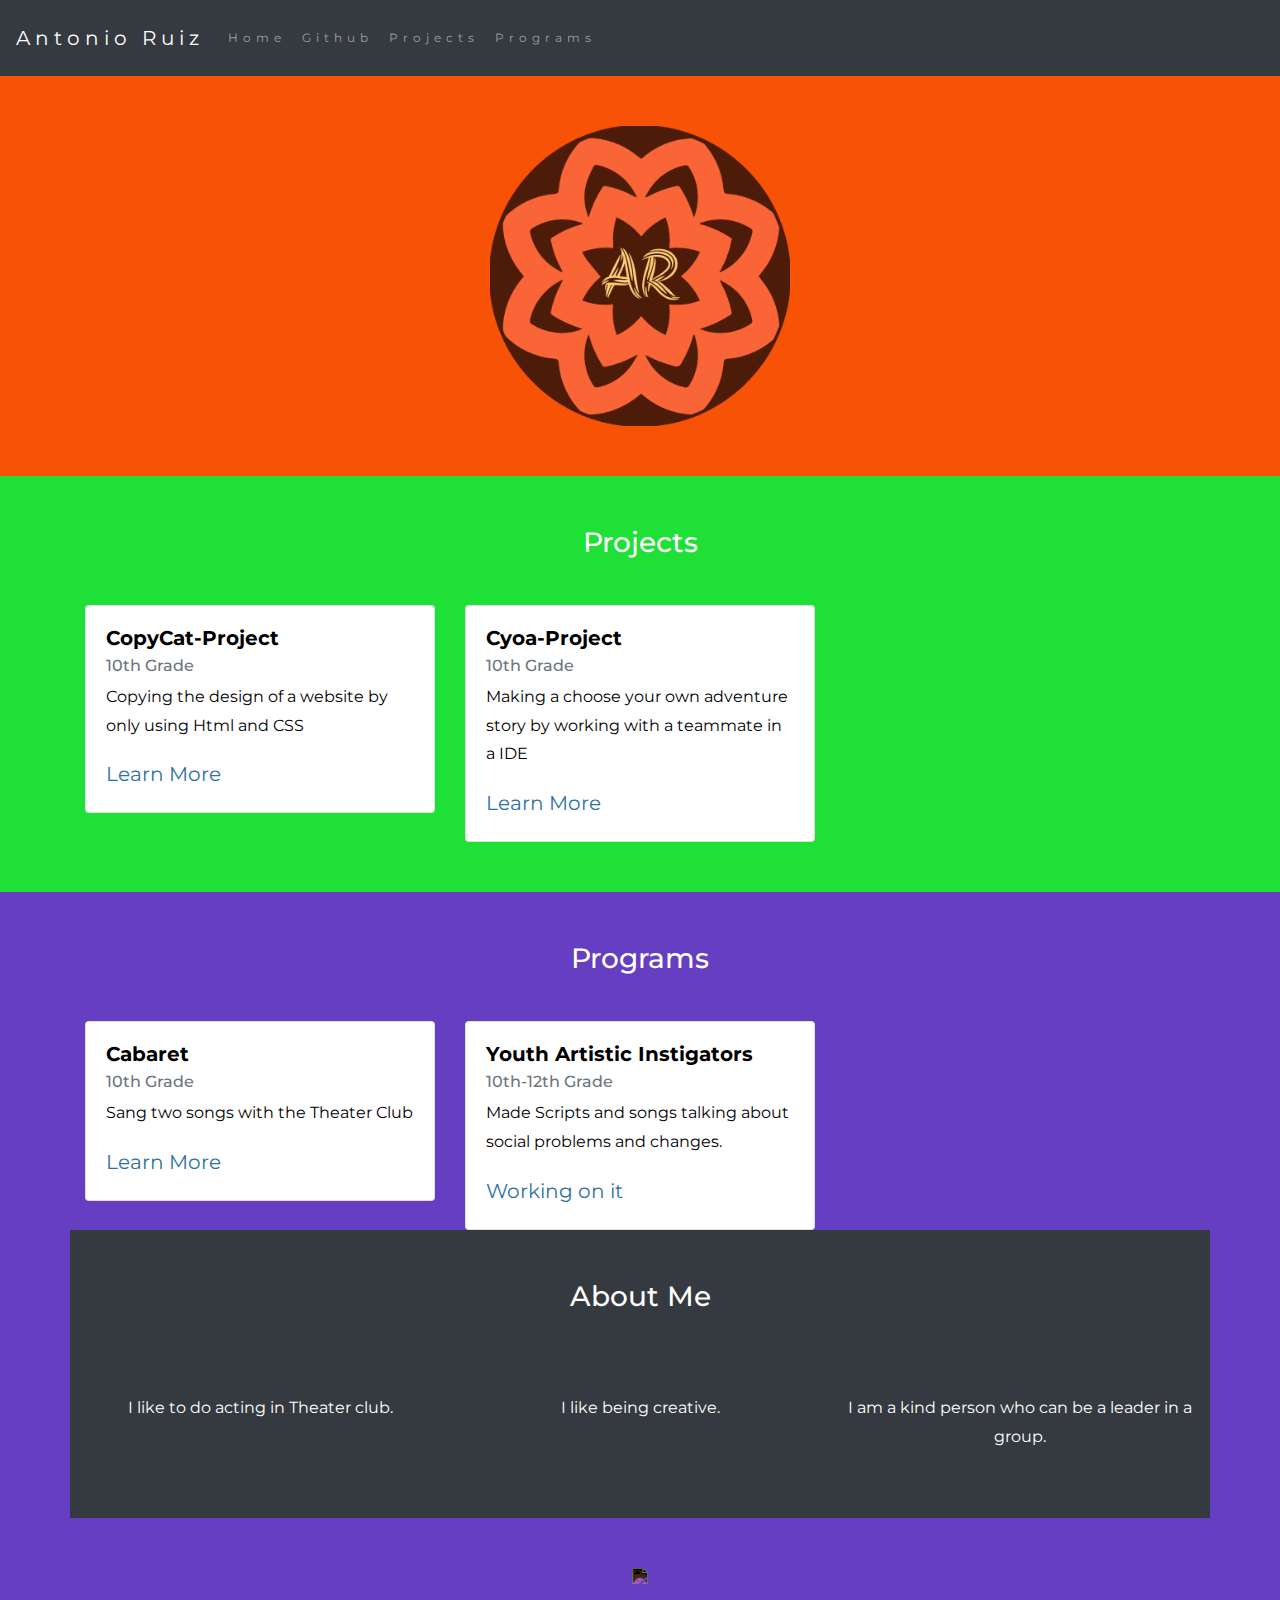
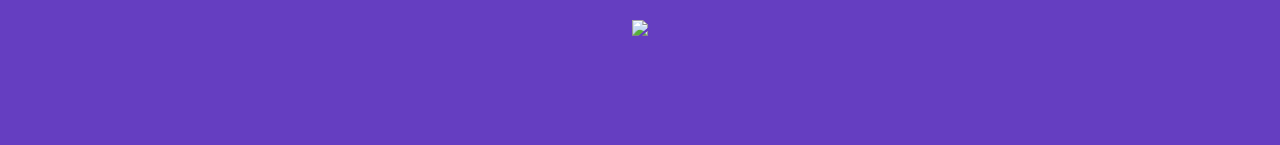
==== index.html @ 0568e4e6 "debugging" ====
<!DOCTYPE html>
<html lang="en">

<head>
    <title class="owner-name">#</title>
    <meta charset="utf-8">
    <meta name="viewport" content="width=device-width, initial-scale=1">
    <link rel="stylesheet" href="https://stackpath.bootstrapcdn.com/bootstrap/4.3.1/css/bootstrap.min.css">
    <link href="https://fonts.googleapis.com/css?family=Montserrat" rel="stylesheet">
    <link rel="stylesheet" href="style.css" type="text/css">
    <script src="https://code.jquery.com/jquery-3.3.1.slim.min.js"></script>
    <script src="https://cdnjs.cloudflare.com/ajax/libs/popper.js/1.14.7/umd/popper.min.js"></script>
    <script src="https://stackpath.bootstrapcdn.com/bootstrap/4.3.1/js/bootstrap.min.js"></script>

</head>

<body>

    <!-- Navbar -->

    <nav class="navbar navbar-expand-lg navbar-dark bg-dark">
        <a class="navbar-brand owner-name" href="#"></a>
        <button class="navbar-toggler" type="button" data-toggle="collapse" data-target="#navbarSupportedContent" aria-controls="navbarSupportedContent" aria-expanded="false" aria-label="Toggle navigation">
            <span class="navbar-toggler-icon"></span>
        </button>

        <div class="collapse navbar-collapse" id="navbarSupportedContent">
            <ul class="navbar-nav mr-auto">
                <li class="nav-item">
                    <a class="nav-link" href="index.html">Home</a>
                </li>
                <li class="nav-item">
                    <a class="nav-link" href="#" id="github" target="_blank">Github</a>
                </li>
                <li class="nav-item">
                    <a class="nav-link" href="#projects">Projects</a>
                </li>
                 </li>
                <li class="nav-item">
                    <a class="nav-link" href="#programs">Programs</a>
                </li>
            </ul>
        </div>
    </nav>

    <!-- First Container -->
    <div class="container-fluid bg-1 text-center">
        <!--<h1 class="margin">Name</h1>-->
        <img src="img/logo.png" class="img-fluid" alt="Logo" id="logo">
    </div>

    <!-- Second Container -->
    <div class="container-fluid bg-2 text-center" id="projects">
        <h3 class="margin">Projects</h3>
        <div class="container">
            <div class="row">
                
                <div class="col-sm-4">
                    <div class="card">
                        <div class="card-body">
                            <h5 class="card-title">CopyCat-Project</h5>
                            <h6 class="card-subtitle mb-2 text-muted">10th Grade</h6>
                            <p class="card-text">Copying the design of a website by only using Html and CSS</p>
                            <a href="projects/copycat-project.html" class="card-link">Learn More</a>
                        </div>
                    </div>
                </div>
                 <div class="col-sm-4">
                    <div class="card">
                        <div class="card-body">
                            <h5 class="card-title">Cyoa-Project</h5>
                            <h6 class="card-subtitle mb-2 text-muted">10th Grade</h6>
                            <p class="card-text">Making a choose your own adventure story by working with a teammate in a IDE</p>
                            <a href="projects/cyoa-project.html" class="card-link">Learn More</a>
                        </div>
                    </div>
                </div>
            </div>
        </div>
        </a>
    </div>
    
    <!-- Third Container -->
                 <div class="container-fluid bg-3 text-center" id="programs">
        <h3 class="margin">Programs</h3>
        <div class="container">
            <div class="row">
                <div class="col-sm-4">
                    <div class="card">
                        <div class="card-body">
                            <h5 class="card-title">Cabaret</h5>
                            <h6 class="card-subtitle mb-2 text-muted">10th Grade</h6>
                            <p class="card-text">Sang two songs with the Theater Club</p>
                            <a href="programs/cabaret.html" class="card-link">Learn More</a>
                        </div>
                    </div>
                </div>
                <div class="col-sm-4">
                    <div class="card">
                        <div class="card-body">
                            <h5 class="card-title">Youth Artistic Instigators</h5>
                            <h6 class="card-subtitle mb-2 text-muted">10th-12th Grade</h6>
                            <p class="card-text">Made Scripts and songs talking about social problems and changes.</p></p>
                            <a href="programs/youth.html" class="card-link">Working on it</a>
                        </div>
                    </div>
                </div>
                <!--
                <div class="col-sm-4">
                    <div class="card">
                        <div class="card-body">
                            <h5 class="card-title">Project Name</h5>
                            <h6 class="card-subtitle mb-2 text-muted">10th Grade</h6>
                            <p class="card-text">A brief explanation of the project.</p>
                            <a href="#" class="card-link">Learn More</a>
                        </div>
                    </div>
                </div>
                -->

    <!-- Fourth Container (Grid) -->
    <div class="container-fluid bg-4 text-center">
        <h3 class="margin">About Me</h3><br>
        <div class="row">
            <div class="col-sm-4">
                <p>I like to do acting in Theater club.</p>
            </div>
            <div class="col-sm-4">
                <p>I like being creative.</p>
            </div>
            <div class="col-sm-4">
                <p>I am a kind person who can be a leader in a group.</p>
            </div>
        </div>
    </div>

    <!-- Footer -->
    <footer class="container-fluid bg-5 text-center">
        <a href="#" target="_blank" id="fork"><img src="img/fork.png"></a><br>
        <a href="https://hstatsep.github.io" target="_blank"><img src="https://hstatsep.github.io/img/hstatsep-logo-small.png" id="sep"></a>
    </footer>


    <script src="script.js"></script>
</body>

</html>
---- style.css ----
html, body {
    height: 100%;
}

body {
    font: 20px Montserrat, sans-serif;
    line-height: 1.8;
    color: #f5f6f7;
}

p {
    font-size: 16px;
}

a {
    color: #2e72a1;
}

#logo, .project-img {
    max-height: 300px;
}

#fork img{
    height: 25px;
    margin-bottom: 25px;
    filter: invert(1);
}

#sep {
    height: 75px;
}

.margin {
    margin-bottom: 45px;
}

.bg-1 {
    background-color: #f85207; /* Orange */
    color: #555555;
}

.bg-2 {
    background-color: #1fe037; /* Green */
    color: #ffffff;
}

.card {
    color: black;
    text-align: left;
}

.card-title {
    font-weight: 700;
}

.bg-3 {
    background-color: #653ec1; /* Purple */
    color: #ffffff;
}

.bg-4 {
    background-color: #343a40; /* Dark Gray */
    color: #fff;
}

.container-fluid {
    padding-top: 50px;
    padding-bottom: 50px;
}

.navbar {
    padding-top: 15px;
    padding-bottom: 15px;
    border: 0;
    border-radius: 0;
    margin-bottom: 0;
    font-size: 12px;
    letter-spacing: 5px;
}

.navbar-nav li a:hover {
    color: #2e72a1 !important;
}
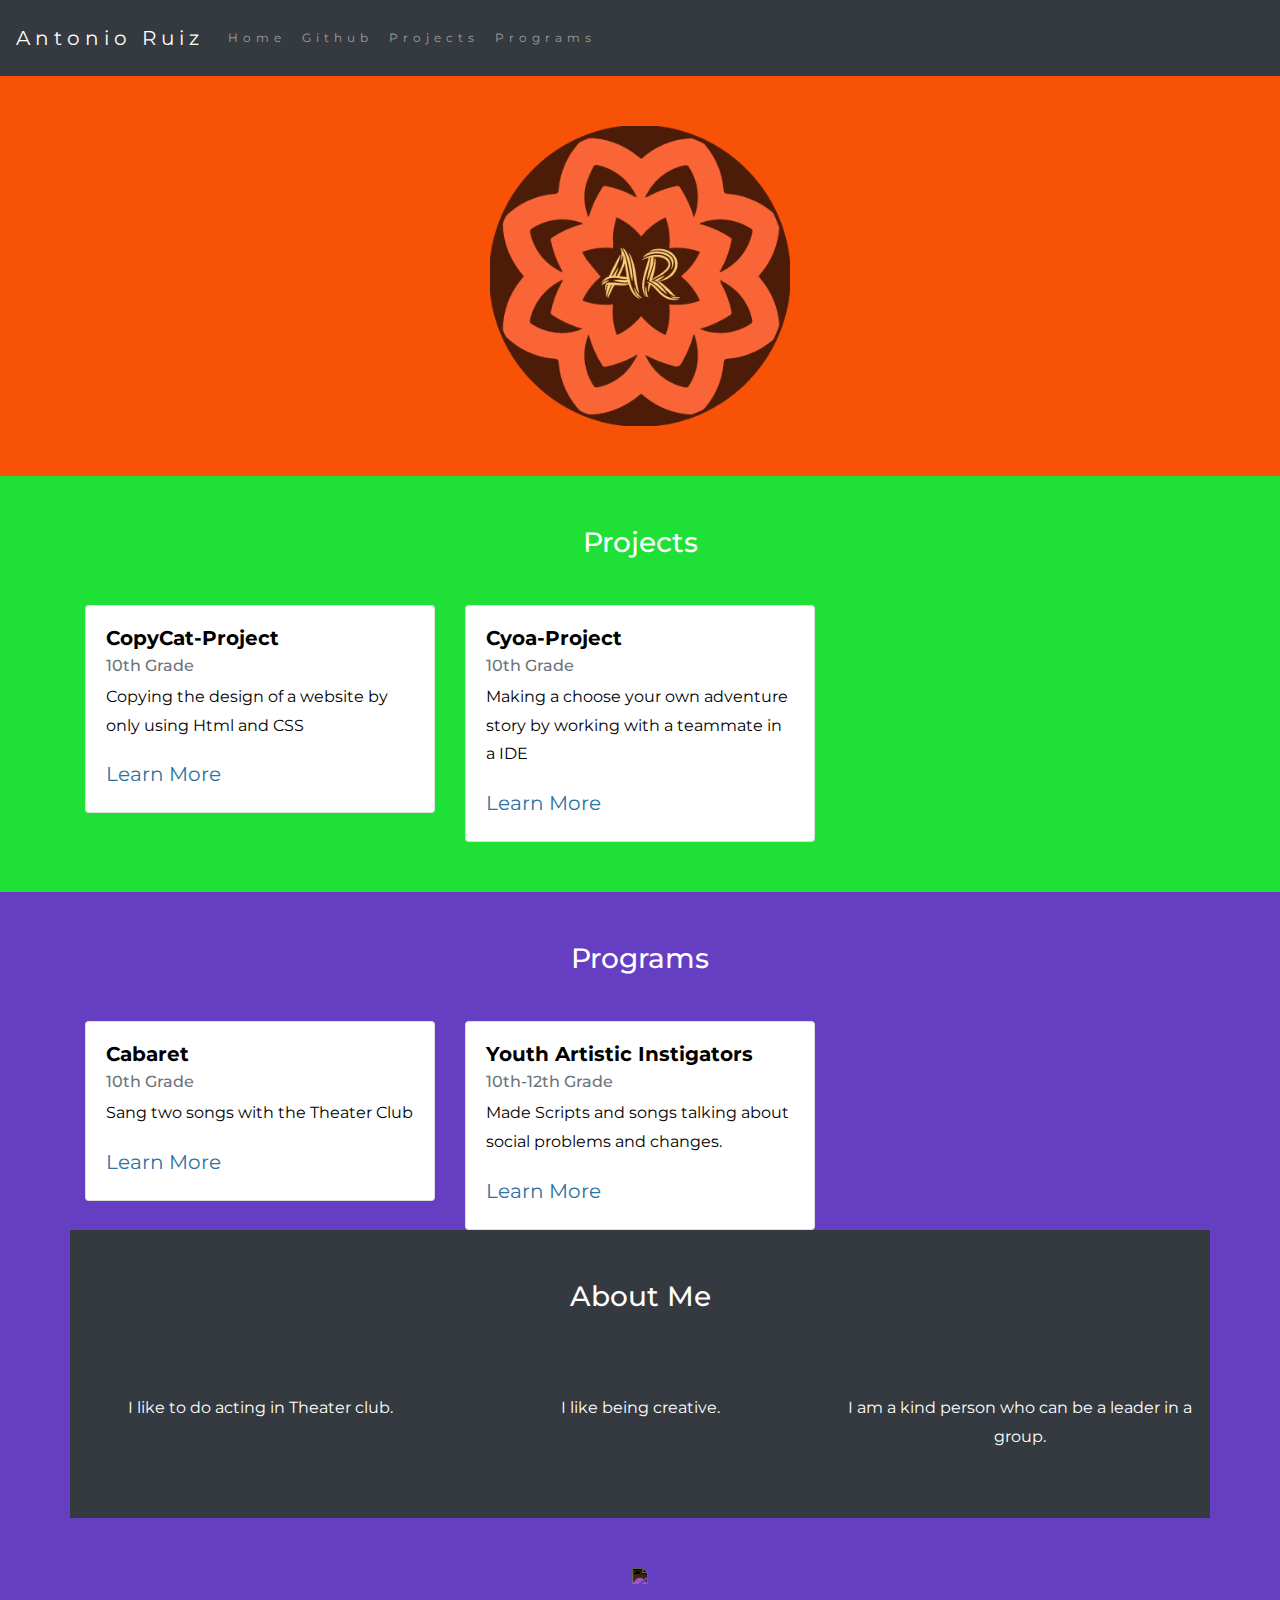
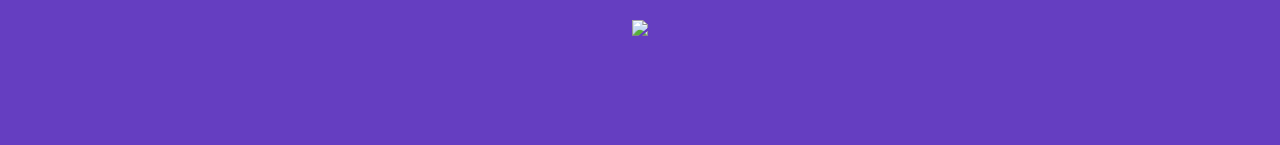
==== commit 72fca7ea: "update repo" ====
--- a/index.html
+++ b/index.html
@@ -101,7 +101,7 @@
                             <h5 class="card-title">Youth Artistic Instigators</h5>
                             <h6 class="card-subtitle mb-2 text-muted">10th-12th Grade</h6>
                             <p class="card-text">Made Scripts and songs talking about social problems and changes.</p></p>
-                            <a href="programs/youth.html" class="card-link">Working on it</a>
+                            <a href="programs/youth.html" class="card-link">Learn More</a>
                         </div>
                     </div>
                 </div>
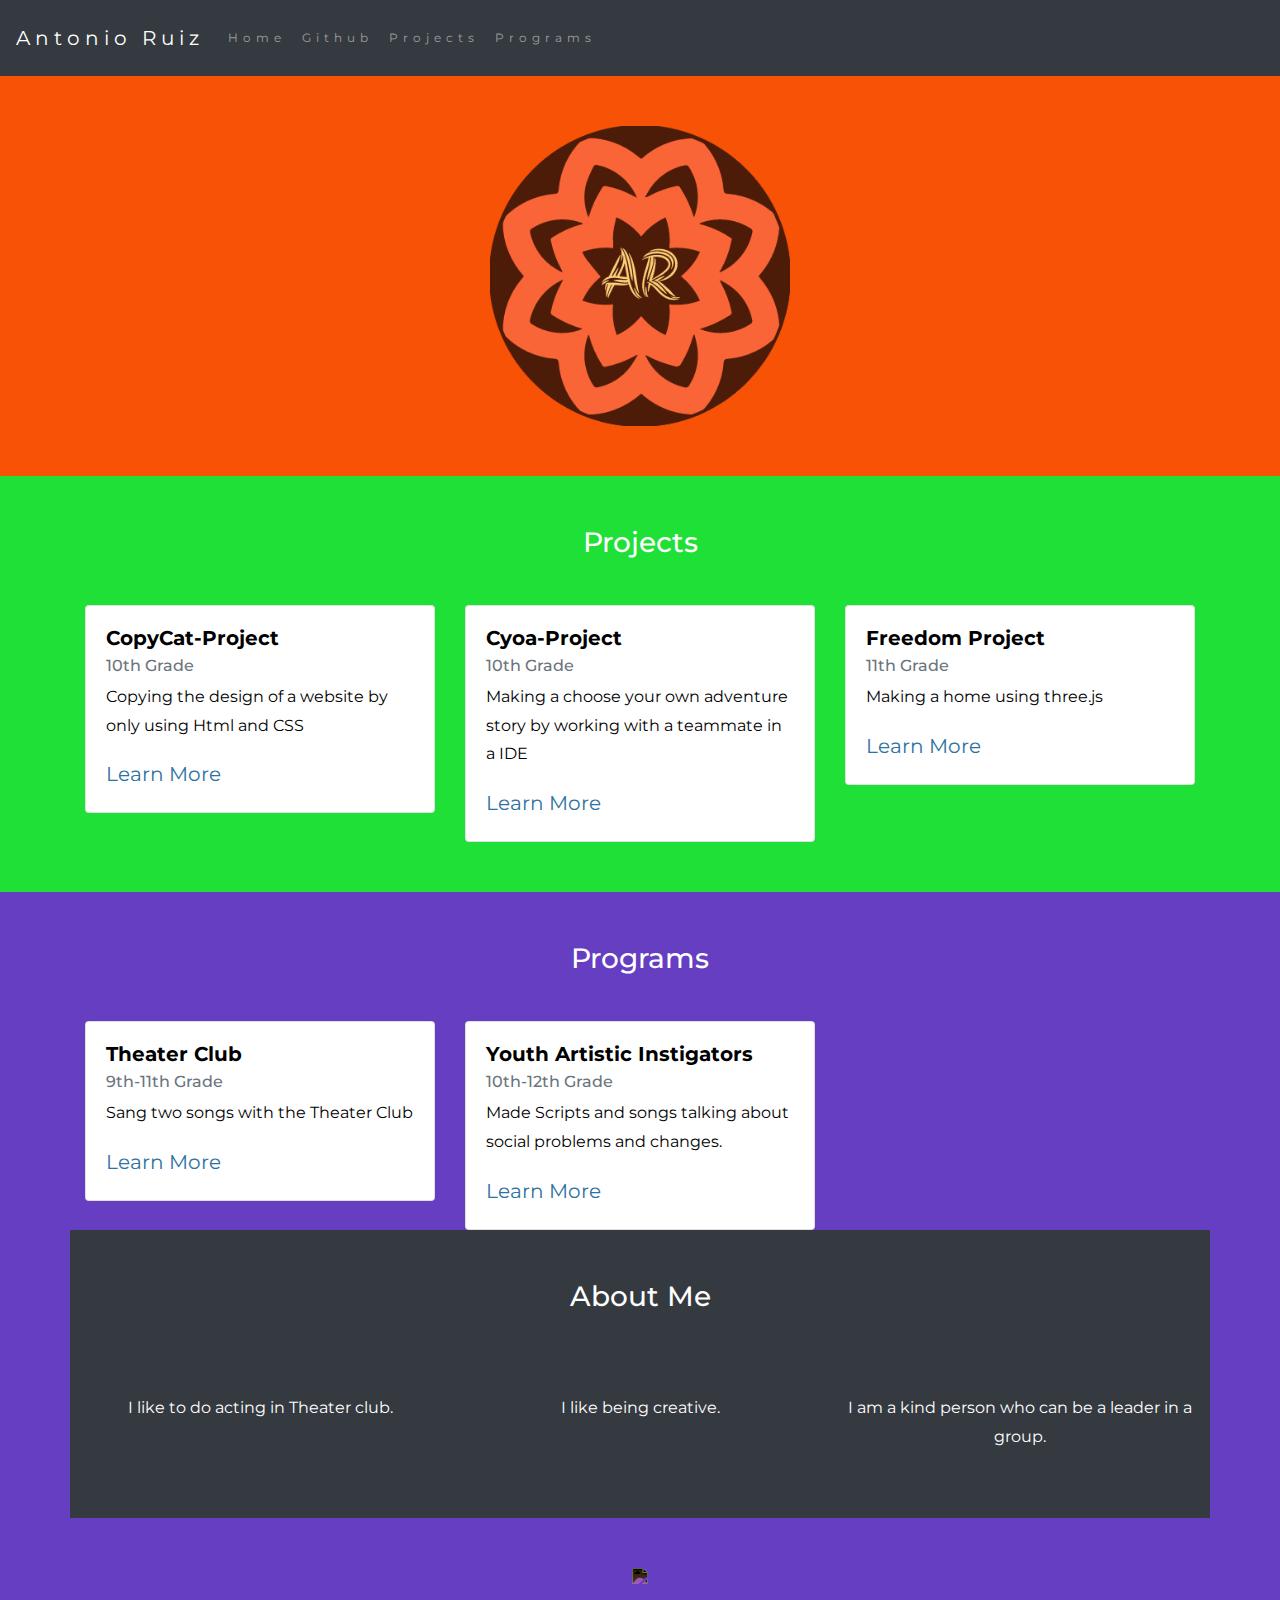
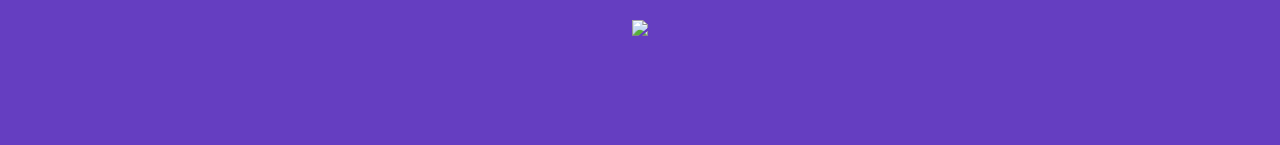
==== commit 8f533a26: "update repo" ====
--- a/index.html
+++ b/index.html
@@ -75,6 +75,16 @@
                         </div>
                     </div>
                 </div>
+                <div class="col-sm-4">
+                    <div class="card">
+                        <div class="card-body">
+                            <h5 class="card-title">Freedom Project</h5>
+                            <h6 class="card-subtitle mb-2 text-muted">11th Grade</h6>
+                            <p class="card-text">Making a home using three.js</p>
+                            <a href="projects/freedom-project.html" class="card-link">Learn More</a>
+                        </div>
+                    </div>
+                </div>
             </div>
         </div>
         </a>
@@ -88,8 +98,8 @@
                 <div class="col-sm-4">
                     <div class="card">
                         <div class="card-body">
-                            <h5 class="card-title">Cabaret</h5>
-                            <h6 class="card-subtitle mb-2 text-muted">10th Grade</h6>
+                            <h5 class="card-title">Theater Club</h5>
+                            <h6 class="card-subtitle mb-2 text-muted">9th-11th Grade</h6>
                             <p class="card-text">Sang two songs with the Theater Club</p>
                             <a href="programs/cabaret.html" class="card-link">Learn More</a>
                         </div>
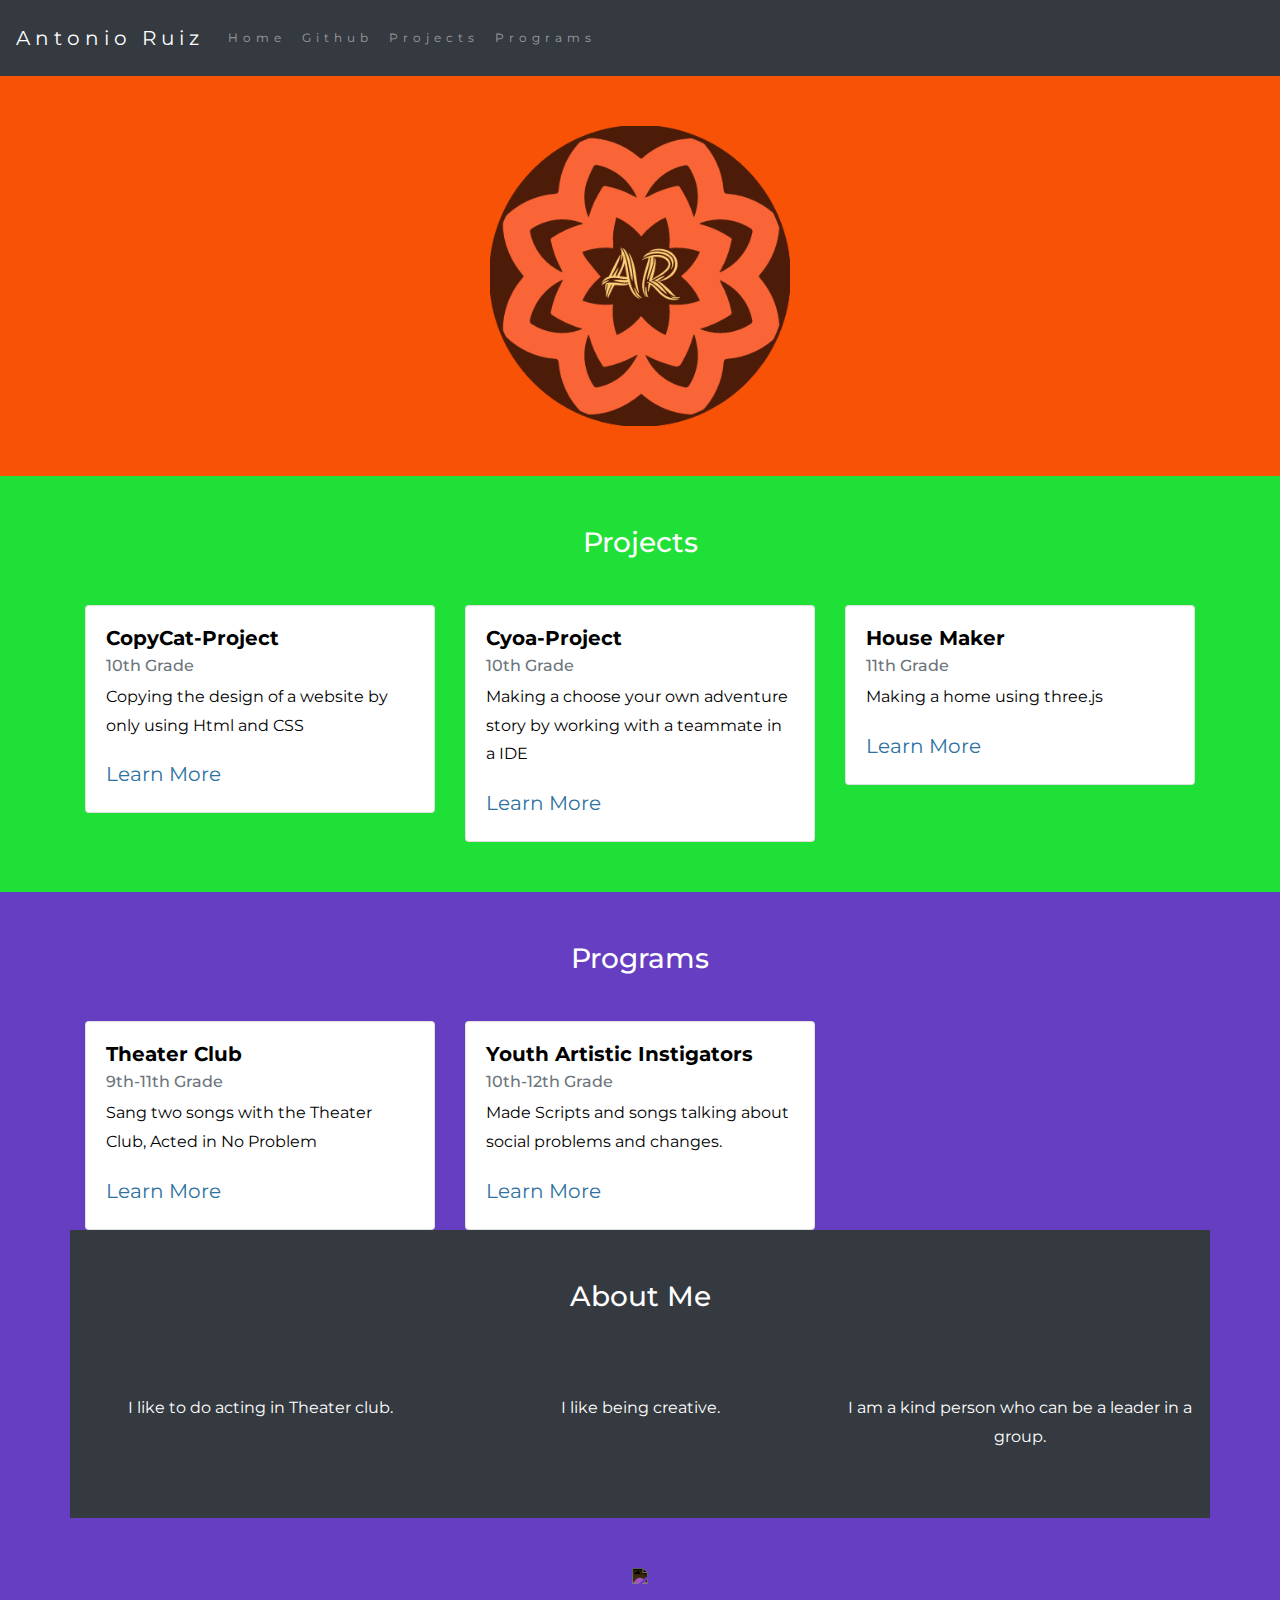
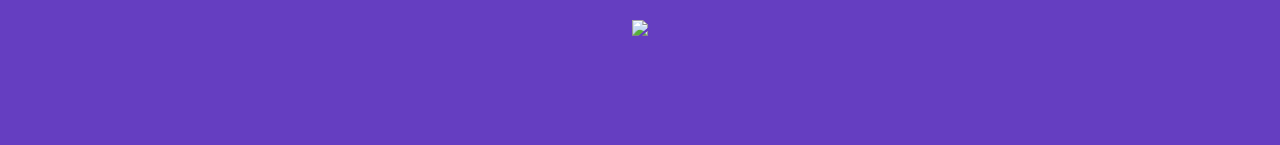
==== commit 89bb4ad3: "update repo" ====
--- a/index.html
+++ b/index.html
@@ -78,10 +78,10 @@
                 <div class="col-sm-4">
                     <div class="card">
                         <div class="card-body">
-                            <h5 class="card-title">Freedom Project</h5>
+                            <h5 class="card-title">House Maker</h5>
                             <h6 class="card-subtitle mb-2 text-muted">11th Grade</h6>
                             <p class="card-text">Making a home using three.js</p>
-                            <a href="projects/freedom-project.html" class="card-link">Learn More</a>
+                            <a href="projects/house-maker.html" class="card-link">Learn More</a>
                         </div>
                     </div>
                 </div>
@@ -100,8 +100,8 @@
                         <div class="card-body">
                             <h5 class="card-title">Theater Club</h5>
                             <h6 class="card-subtitle mb-2 text-muted">9th-11th Grade</h6>
-                            <p class="card-text">Sang two songs with the Theater Club</p>
-                            <a href="programs/cabaret.html" class="card-link">Learn More</a>
+                            <p class="card-text">Sang two songs with the Theater Club, Acted in No Problem</p>
+                            <a href="programs/theater.html" class="card-link">Learn More</a>
                         </div>
                     </div>
                 </div>
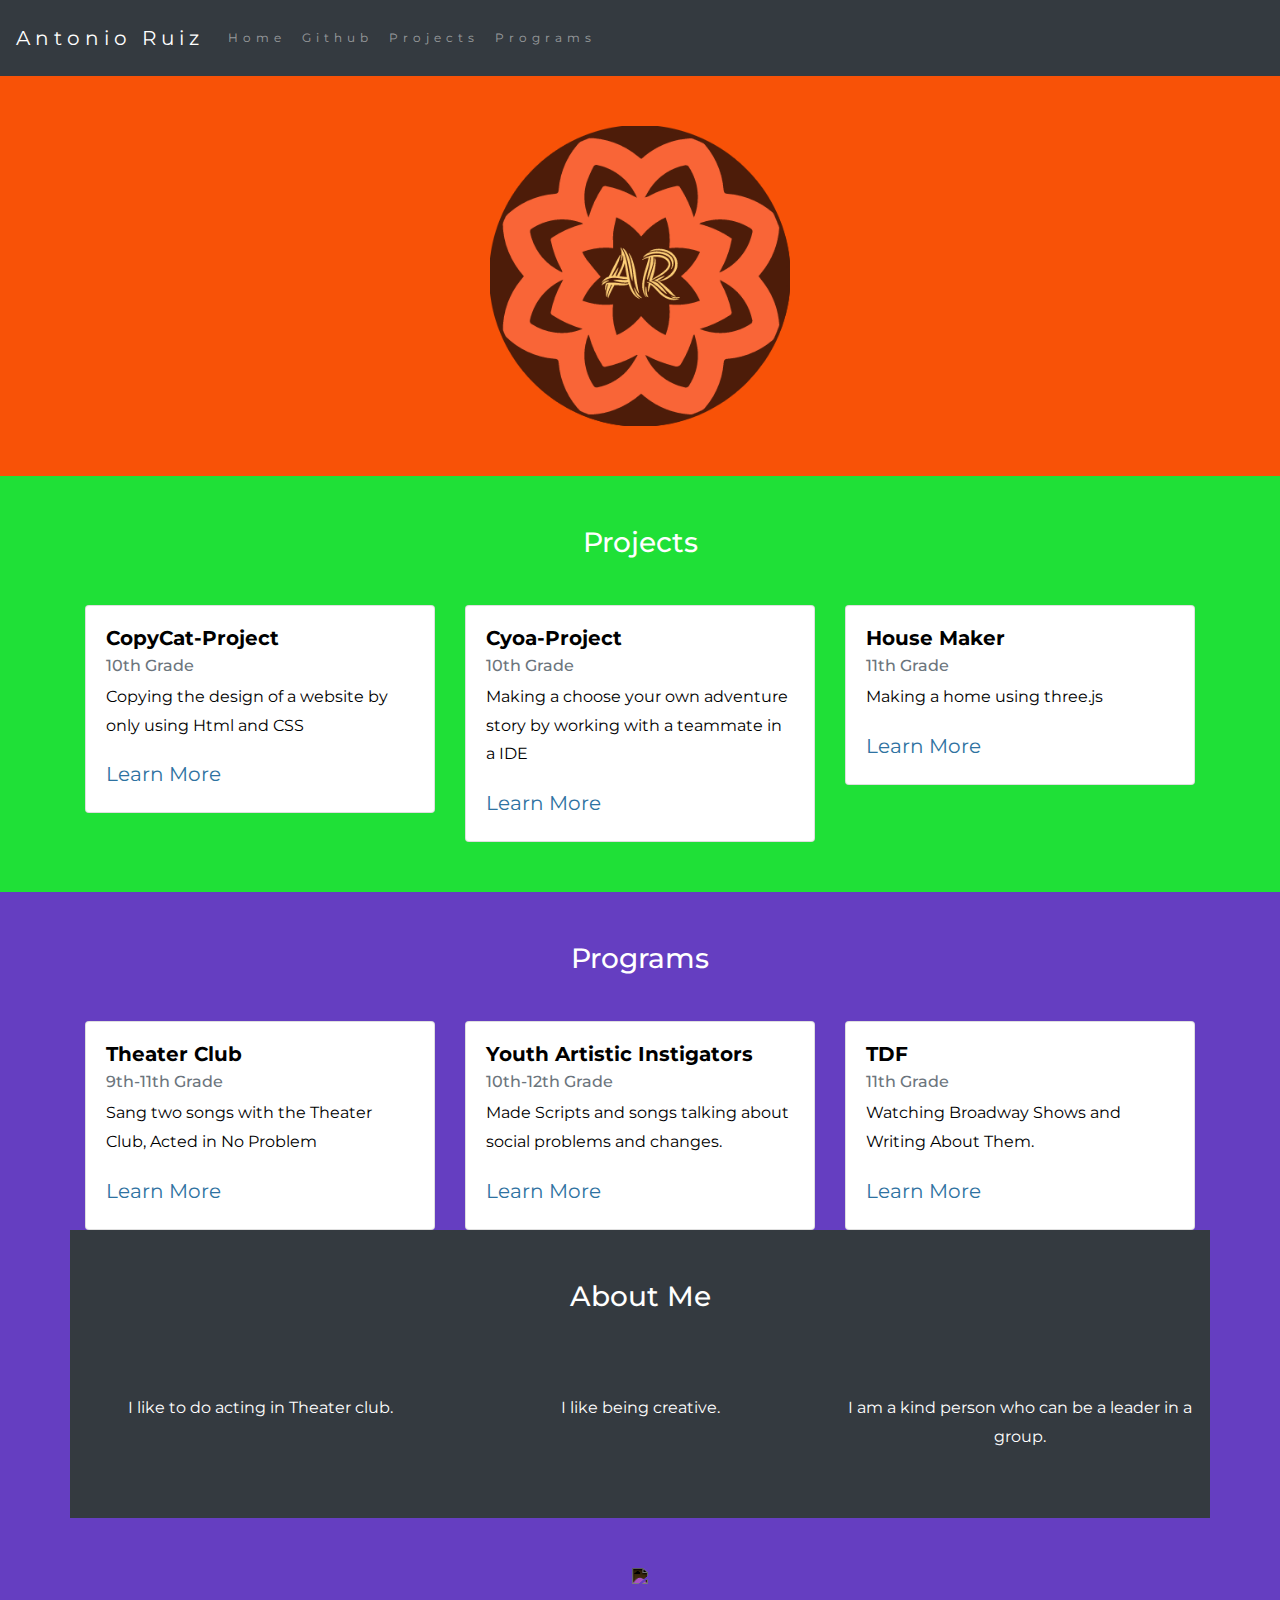
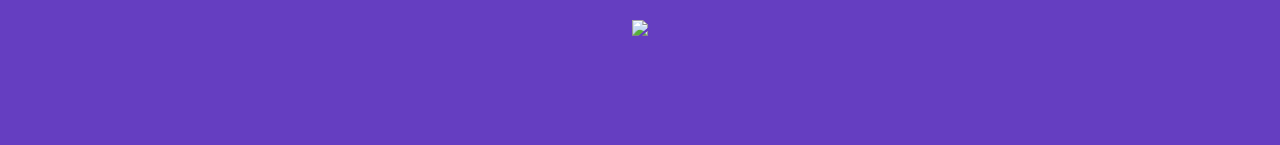
==== commit 853fc754: "update repo" ====
--- a/index.html
+++ b/index.html
@@ -115,6 +115,16 @@
                         </div>
                     </div>
                 </div>
+                <div class="col-sm-4">
+                    <div class="card">
+                        <div class="card-body">
+                            <h5 class="card-title">TDF</h5>
+                            <h6 class="card-subtitle mb-2 text-muted">11th Grade</h6>
+                            <p class="card-text">Watching Broadway Shows and Writing About Them.</p>
+                            <a href="#" class="card-link">Learn More</a>
+                        </div>
+                    </div>
+                </div>
                 <!--
                 <div class="col-sm-4">
                     <div class="card">
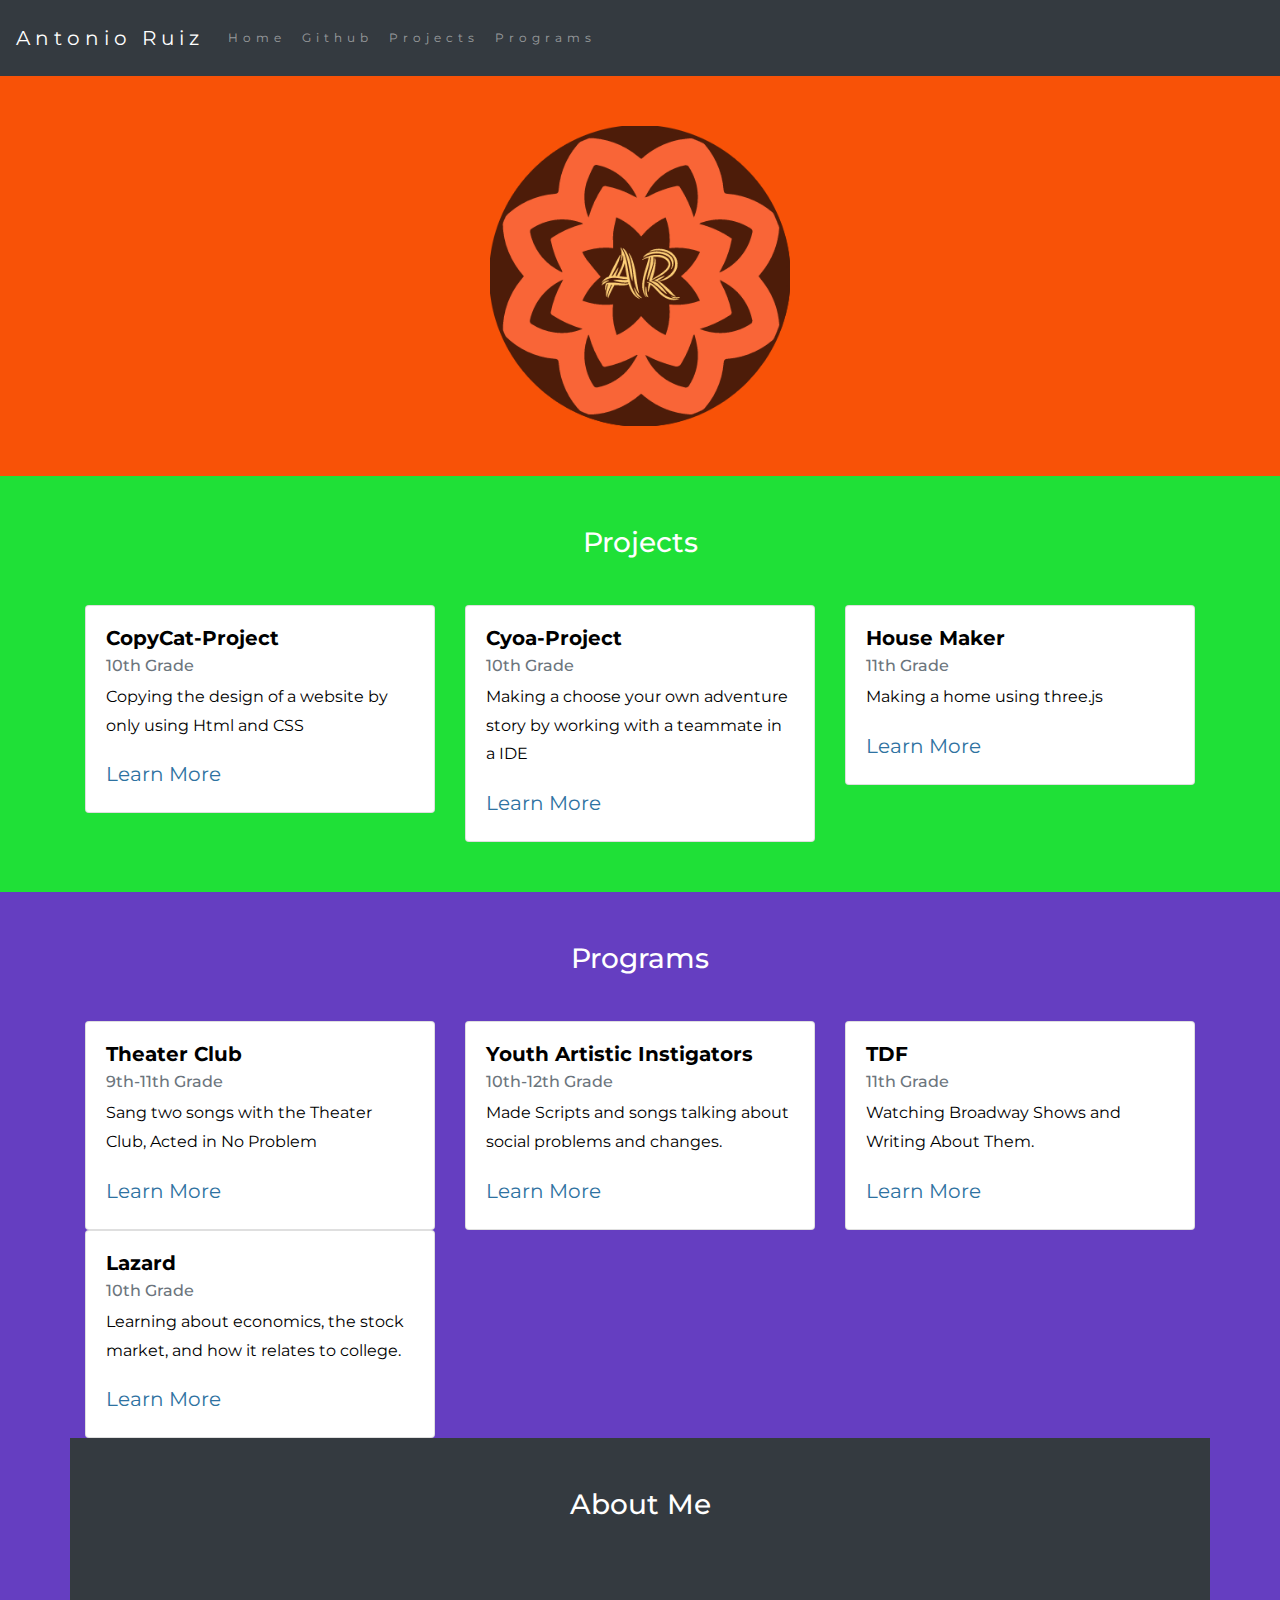
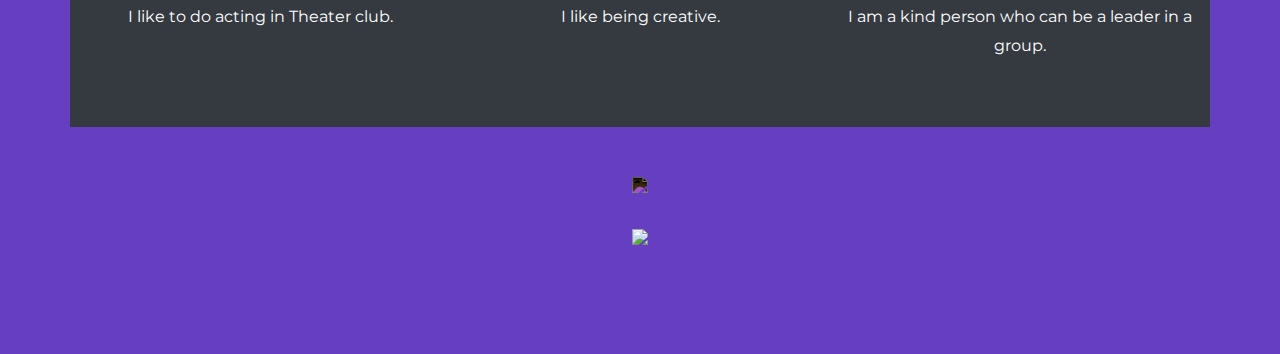
==== commit a0aab8f9: "update repo" ====
--- a/index.html
+++ b/index.html
@@ -121,7 +121,17 @@
                             <h5 class="card-title">TDF</h5>
                             <h6 class="card-subtitle mb-2 text-muted">11th Grade</h6>
                             <p class="card-text">Watching Broadway Shows and Writing About Them.</p>
-                            <a href="#" class="card-link">Learn More</a>
+                            <a href="programs/tdf.html" class="card-link">Learn More</a>
+                        </div>
+                    </div>
+                </div>
+                <div class="col-sm-4">
+                    <div class="card">
+                        <div class="card-body">
+                            <h5 class="card-title">Lazard</h5>
+                            <h6 class="card-subtitle mb-2 text-muted">10th Grade</h6>
+                            <p class="card-text">Learning about economics, the stock market, and how it relates to college.</p>
+                            <a href="programs/lazard.html" class="card-link">Learn More</a>
                         </div>
                     </div>
                 </div>
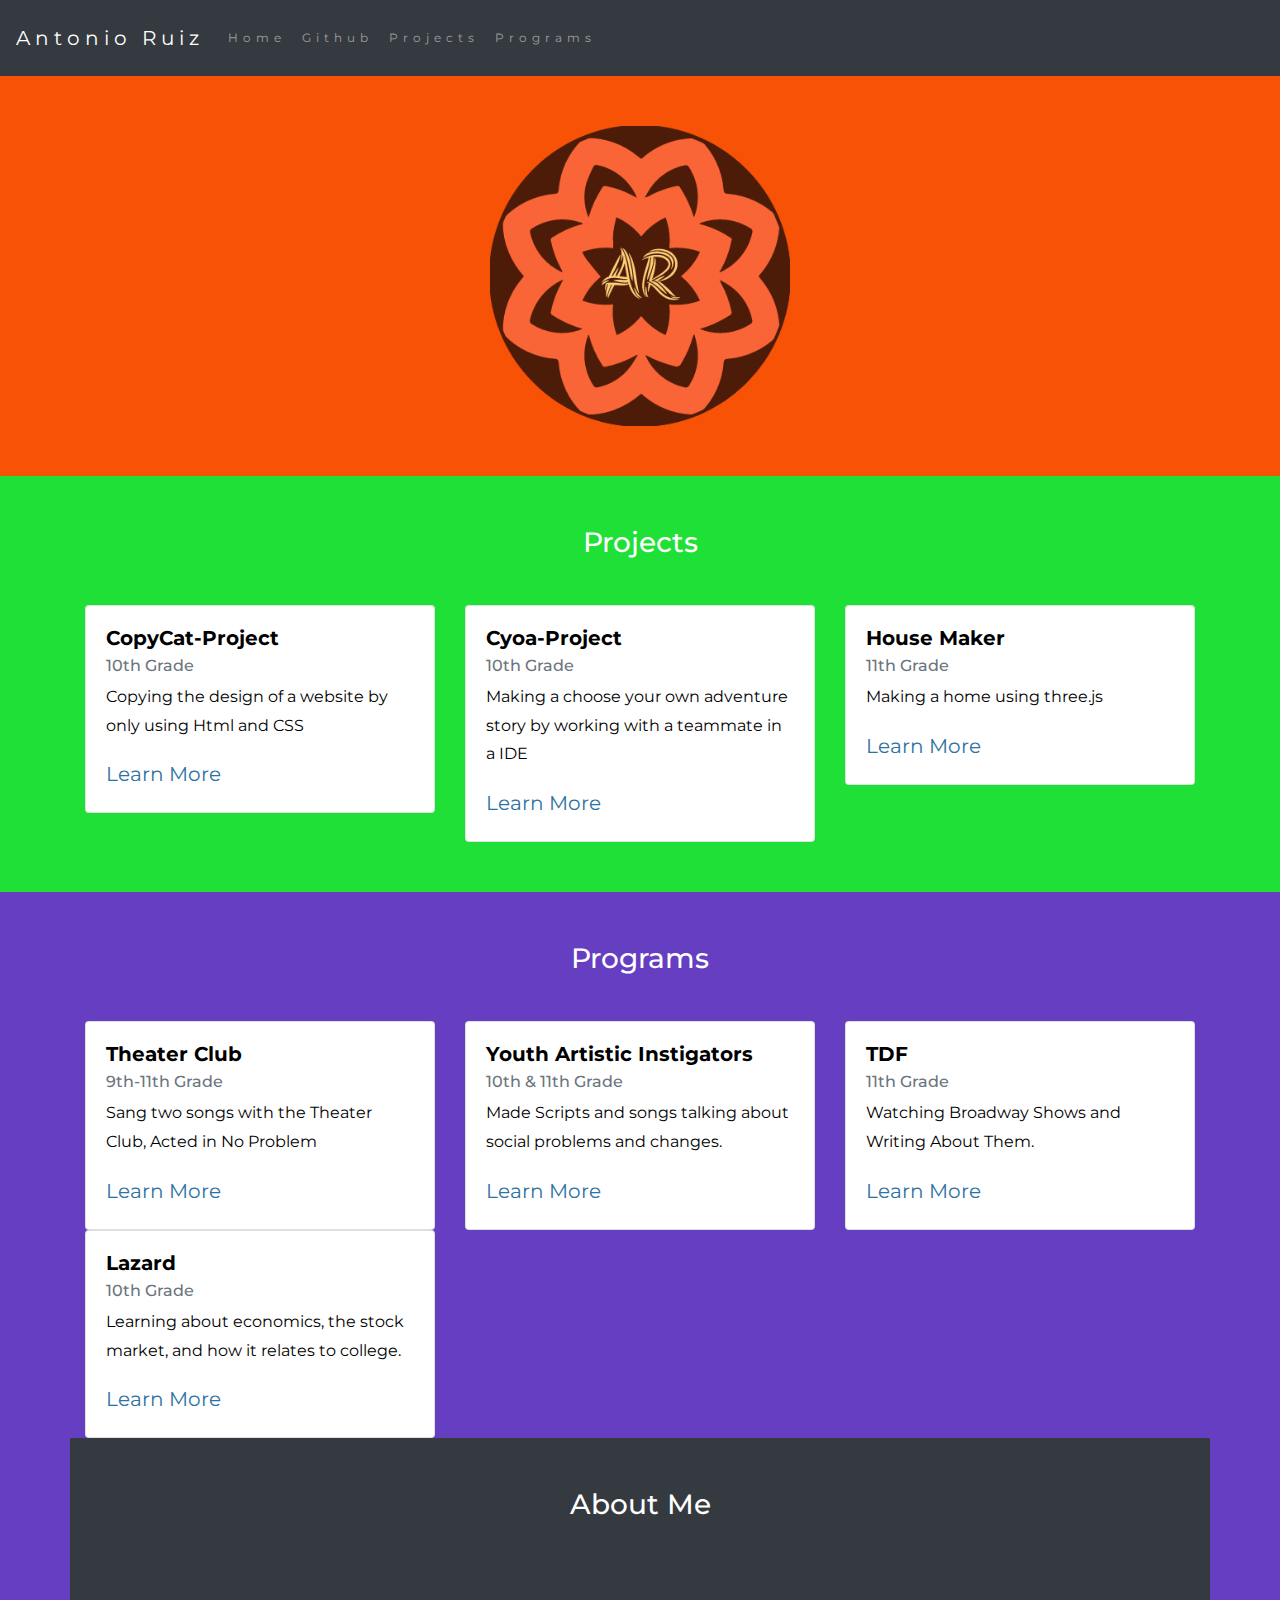
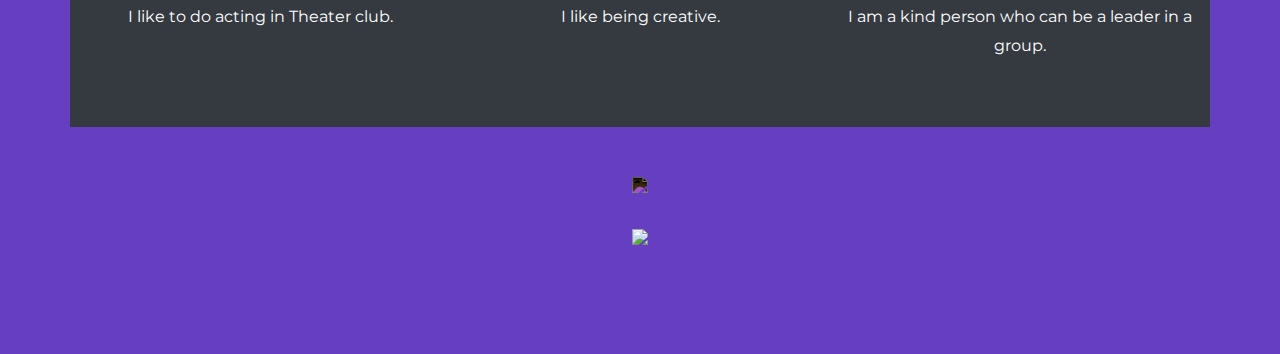
==== commit f2aed2f3: "update repo" ====
--- a/index.html
+++ b/index.html
@@ -109,7 +109,7 @@
                     <div class="card">
                         <div class="card-body">
                             <h5 class="card-title">Youth Artistic Instigators</h5>
-                            <h6 class="card-subtitle mb-2 text-muted">10th-12th Grade</h6>
+                            <h6 class="card-subtitle mb-2 text-muted">10th & 11th Grade</h6>
                             <p class="card-text">Made Scripts and songs talking about social problems and changes.</p></p>
                             <a href="programs/youth.html" class="card-link">Learn More</a>
                         </div>
@@ -125,6 +125,7 @@
                         </div>
                     </div>
                 </div>
+                <br>
                 <div class="col-sm-4">
                     <div class="card">
                         <div class="card-body">
